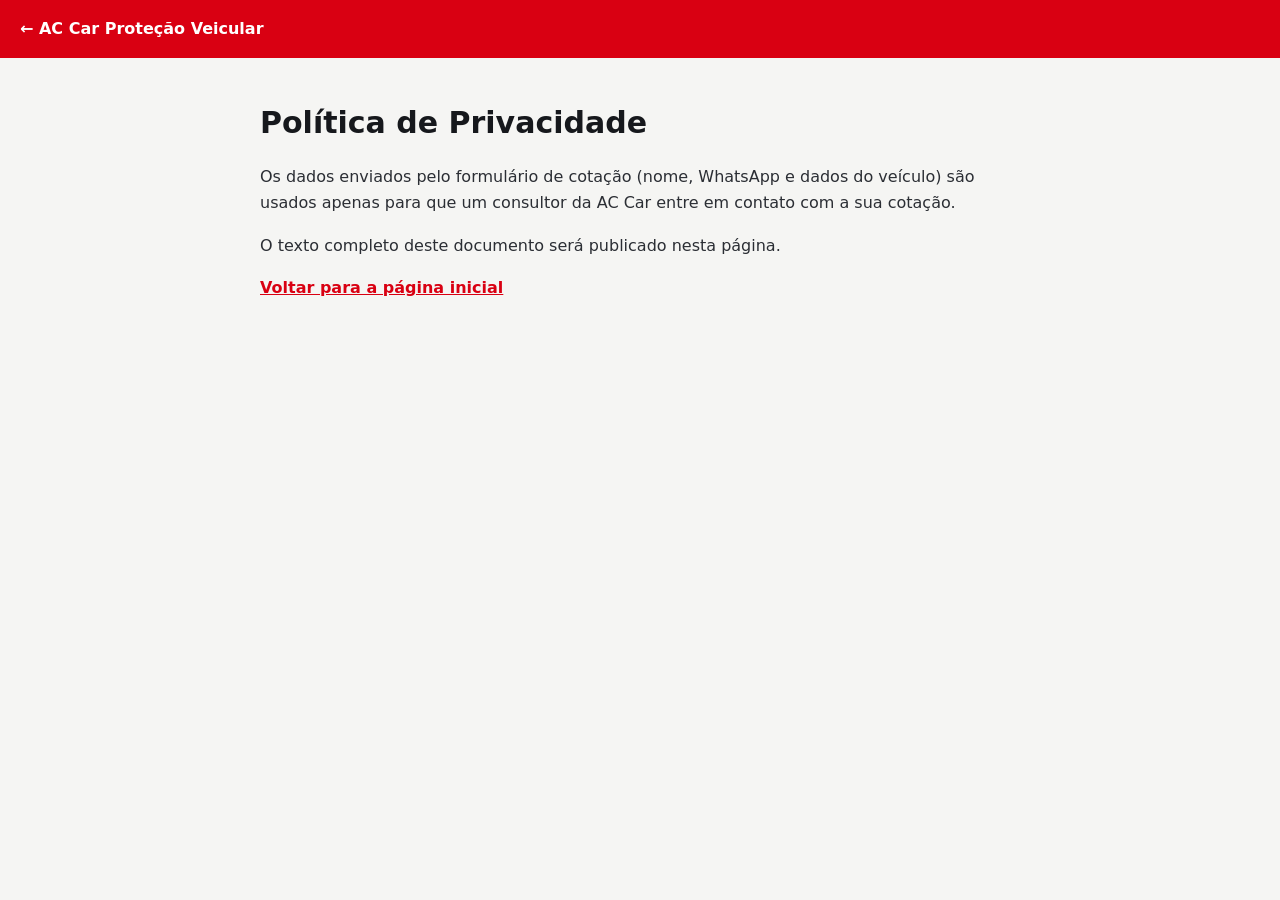
==== politica-de-privacidade.html @ 9eb60ea2 "AC Car conversion landing page Co-Authored-By: Claude Opus 5.5 <noreply@anthropic.com>" ====
<!DOCTYPE html>
<html lang="pt-BR">
<head>
<meta charset="UTF-8">
<meta name="viewport" content="width=device-width, initial-scale=1.0">
<meta name="robots" content="noindex">
<title>Política de Privacidade — AC Car Proteção Veicular</title>
<link rel="icon" href="assets/icone.png">
<style>
  body{margin:0;background:#F5F5F3;color:#2B2E34;font-family:Inter,system-ui,-apple-system,'Segoe UI',sans-serif;line-height:1.65}
  header{background:#D90012;padding:16px 20px}
  header a{color:#fff;text-decoration:none;font-weight:700}
  main{max-width:760px;margin:0 auto;padding:40px 20px 64px}
  h1{font-size:30px;margin:0 0 16px;color:#16181C}
  a.back{color:#D90012;font-weight:700}
</style>
</head>
<body>
<header><a href="index.html">← AC Car Proteção Veicular</a></header>
<main>
  <h1>Política de Privacidade</h1>
  <!-- TODO: inserir o texto oficial de Política de Privacidade fornecido pelo cliente. -->
  <p>Os dados enviados pelo formulário de cotação (nome, WhatsApp e dados do veículo) são usados apenas para que um consultor da AC Car entre em contato com a sua cotação.</p>
  <p>O texto completo deste documento será publicado nesta página.</p>
  <p><a class="back" href="index.html">Voltar para a página inicial</a></p>
</main>
</body>
</html>
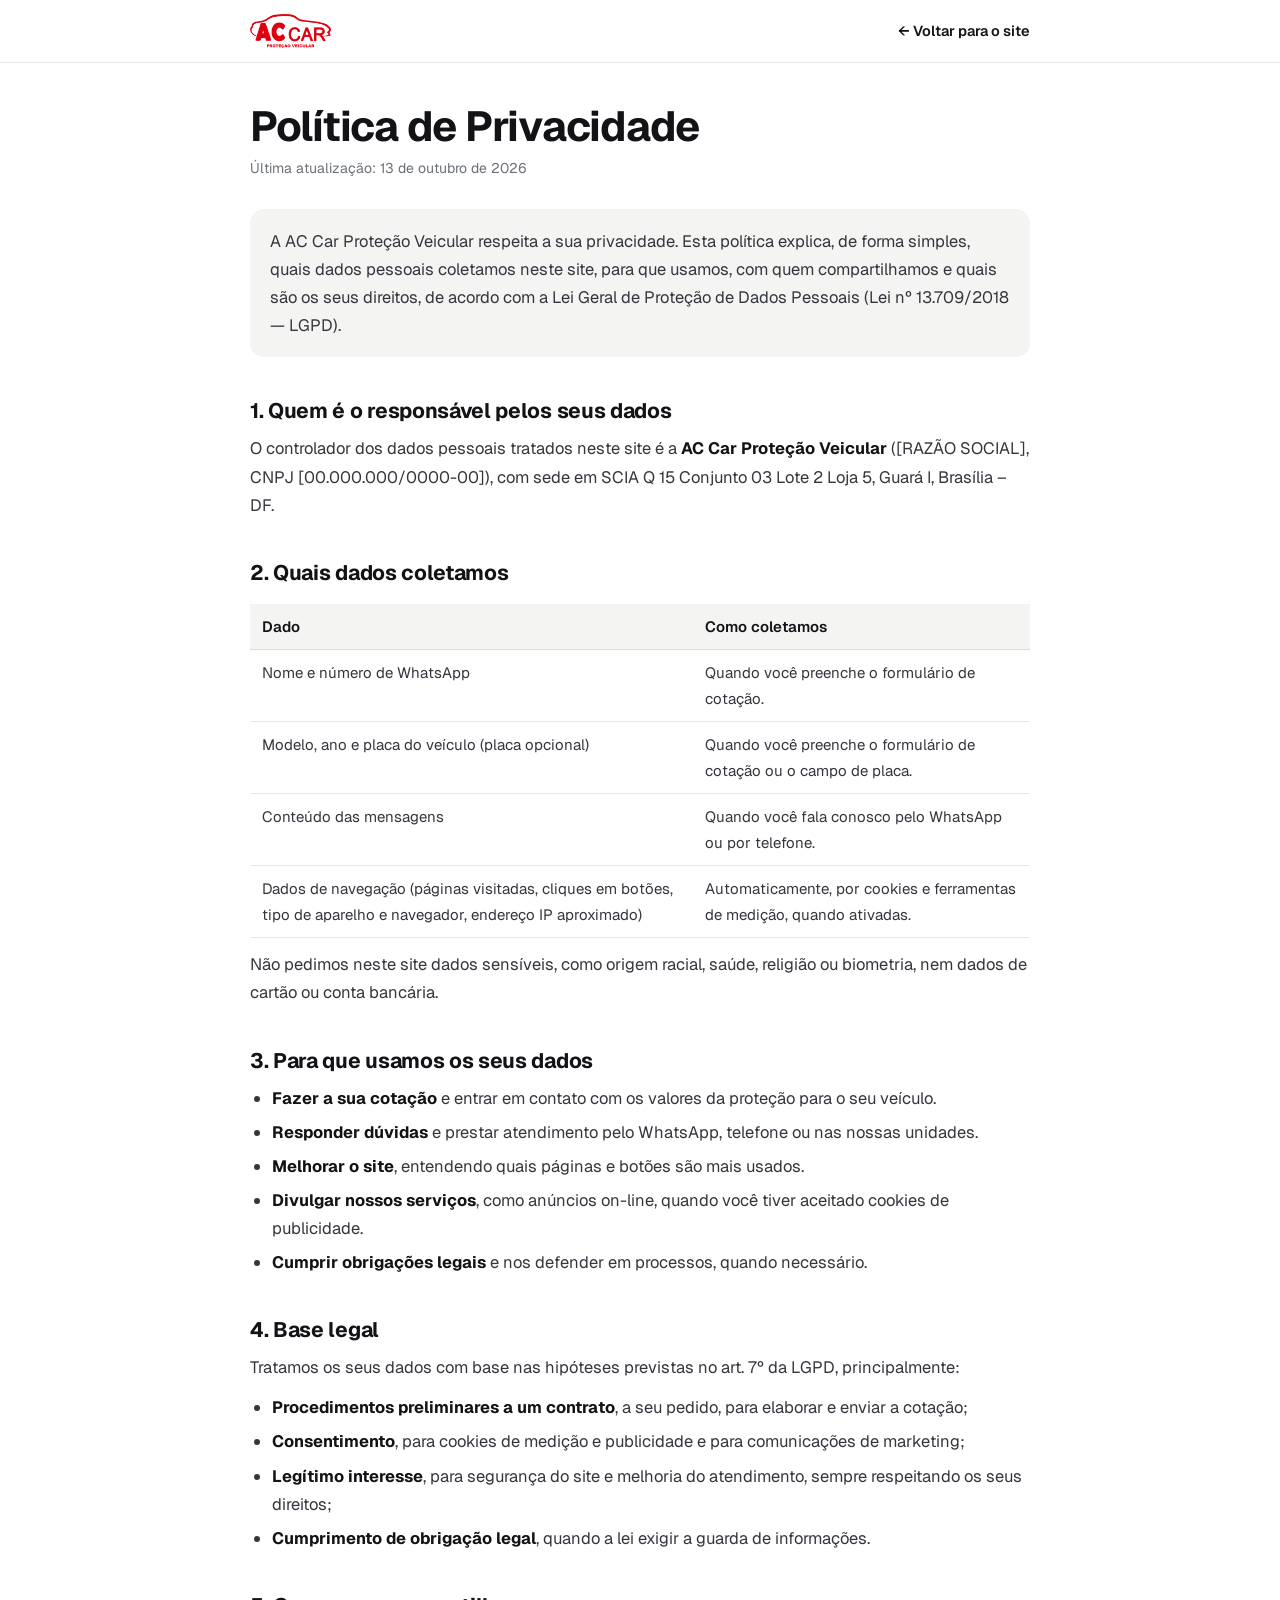
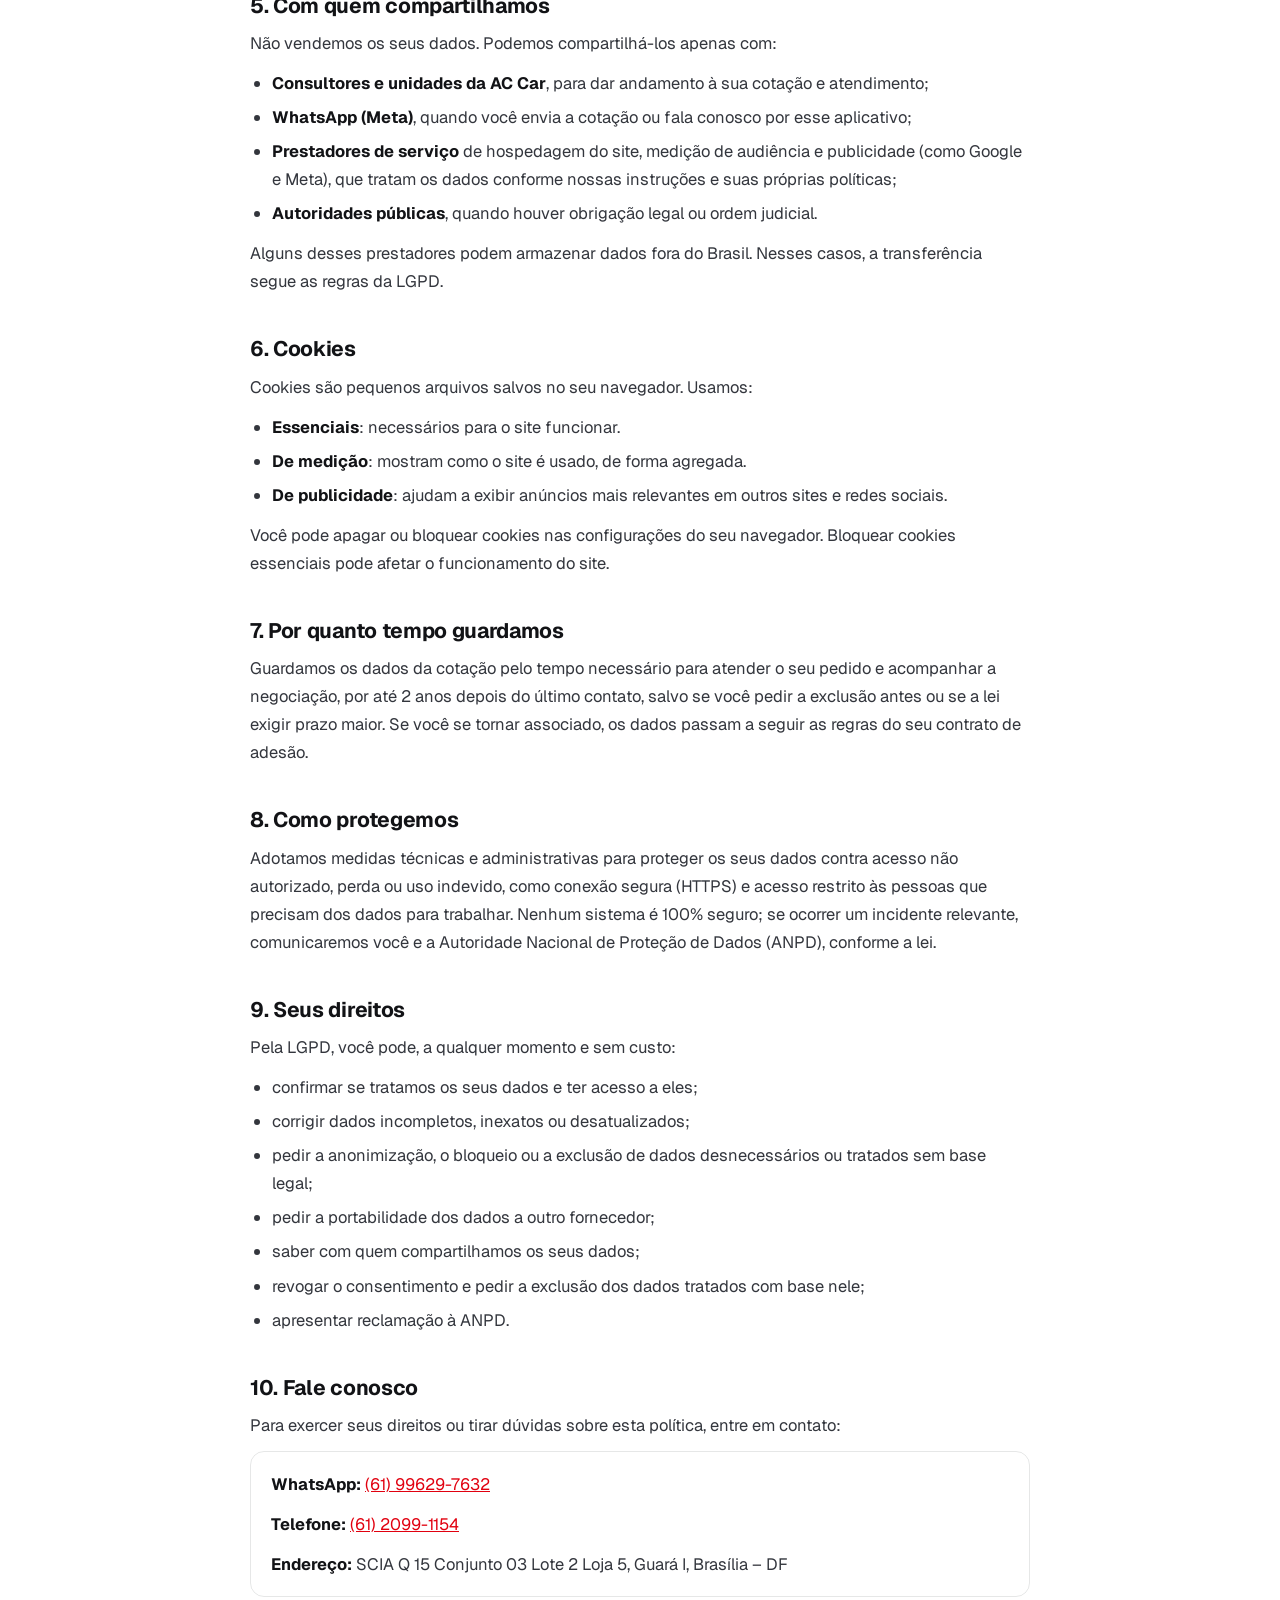
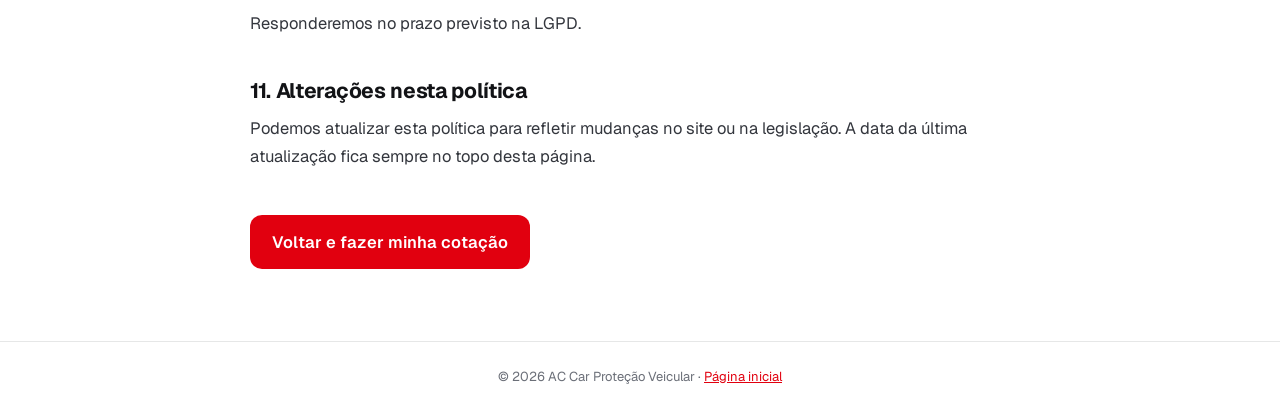
==== commit 85da4fbd: "Standard LGPD privacy policy page Co-Authored-By: Claude Opus 5.5 <noreply@anthropic.com>" ====
--- a/politica-de-privacidade.html
+++ b/politica-de-privacidade.html
@@ -3,26 +3,143 @@
 <head>
 <meta charset="UTF-8">
 <meta name="viewport" content="width=device-width, initial-scale=1.0">
-<meta name="robots" content="noindex">
 <title>Política de Privacidade — AC Car Proteção Veicular</title>
+<meta name="description" content="Como a AC Car Proteção Veicular coleta, usa e protege os seus dados pessoais.">
 <link rel="icon" href="assets/icone.png">
+<link rel="preconnect" href="https://fonts.googleapis.com">
+<link rel="preconnect" href="https://fonts.gstatic.com" crossorigin>
+<link rel="stylesheet" href="https://fonts.googleapis.com/css2?family=Geist:wght@400;500;600;700;800&display=swap">
 <style>
-  body{margin:0;background:#F5F5F3;color:#2B2E34;font-family:Inter,system-ui,-apple-system,'Segoe UI',sans-serif;line-height:1.65}
-  header{background:#D90012;padding:16px 20px}
-  header a{color:#fff;text-decoration:none;font-weight:700}
-  main{max-width:760px;margin:0 auto;padding:40px 20px 64px}
-  h1{font-size:30px;margin:0 0 16px;color:#16181C}
-  a.back{color:#D90012;font-weight:700}
+  :root{ --red:#E1000F; --ink:#121316; --text:#33363D; --muted:#6B6F78; --mist:#F4F4F2; --line:rgba(18,19,22,.1); }
+  *{ box-sizing:border-box; }
+  body{ margin:0; background:#fff; color:var(--text); font-family:'Geist', system-ui, -apple-system, 'Segoe UI', sans-serif; font-size:16.5px; line-height:1.7; -webkit-font-smoothing:antialiased; }
+  a{ color:var(--red); }
+  .top{ position:sticky; top:0; z-index:5; background:rgba(255,255,255,.94); border-bottom:1px solid var(--line); }
+  .top-in{ max-width:820px; margin:0 auto; padding:14px 20px; display:flex; align-items:center; justify-content:space-between; gap:16px; }
+  .logo{ display:block; width:84px; height:34px; background:var(--red); -webkit-mask:url(assets/logo.png) left center / contain no-repeat; mask:url(assets/logo.png) left center / contain no-repeat; }
+  .back{ font-size:14.5px; font-weight:600; color:var(--ink); text-decoration:none; }
+  .back:hover{ color:var(--red); }
+  main{ max-width:820px; margin:0 auto; padding:40px 20px 72px; }
+  h1{ margin:0 0 8px; font-size:clamp(30px, 4vw, 42px); line-height:1.1; letter-spacing:-.03em; color:var(--ink); }
+  .updated{ margin:0 0 28px; font-size:14px; color:var(--muted); }
+  .intro{ padding:18px 20px; border-radius:14px; background:var(--mist); }
+  h2{ margin:40px 0 10px; font-size:21px; line-height:1.3; letter-spacing:-.015em; color:var(--ink); }
+  p{ margin:0 0 12px; }
+  ul{ margin:0 0 12px; padding-left:22px; }
+  li{ margin-bottom:6px; }
+  strong{ color:var(--ink); }
+  table{ width:100%; border-collapse:collapse; margin:8px 0 12px; font-size:15px; }
+  th, td{ text-align:left; vertical-align:top; padding:10px 12px; border-bottom:1px solid var(--line); }
+  th{ color:var(--ink); background:var(--mist); font-weight:600; }
+  .table-wrap{ overflow-x:auto; }
+  .contact{ margin-top:12px; padding:18px 20px; border-radius:14px; border:1px solid var(--line); }
+  .cta{ display:inline-block; margin-top:32px; padding:13px 22px; border-radius:12px; background:var(--red); color:#fff; font-weight:600; text-decoration:none; }
+  footer{ border-top:1px solid var(--line); padding:24px 20px; text-align:center; font-size:13px; color:var(--muted); }
 </style>
 </head>
 <body>
-<header><a href="index.html">← AC Car Proteção Veicular</a></header>
+<header class="top">
+  <div class="top-in">
+    <a href="index.html" aria-label="AC Car Proteção Veicular, página inicial"><span class="logo"></span></a>
+    <a class="back" href="index.html">← Voltar para o site</a>
+  </div>
+</header>
+
 <main>
   <h1>Política de Privacidade</h1>
-  <!-- TODO: inserir o texto oficial de Política de Privacidade fornecido pelo cliente. -->
-  <p>Os dados enviados pelo formulário de cotação (nome, WhatsApp e dados do veículo) são usados apenas para que um consultor da AC Car entre em contato com a sua cotação.</p>
-  <p>O texto completo deste documento será publicado nesta página.</p>
-  <p><a class="back" href="index.html">Voltar para a página inicial</a></p>
+  <p class="updated">Última atualização: 13 de outubro de 2026</p>
+
+  <p class="intro">A AC Car Proteção Veicular respeita a sua privacidade. Esta política explica, de forma simples, quais dados pessoais coletamos neste site, para que usamos, com quem compartilhamos e quais são os seus direitos, de acordo com a Lei Geral de Proteção de Dados Pessoais (Lei nº 13.709/2018 — LGPD).</p>
+
+  <h2>1. Quem é o responsável pelos seus dados</h2>
+  <!-- TODO: preencher razão social e CNPJ da associação -->
+  <p>O controlador dos dados pessoais tratados neste site é a <strong>AC Car Proteção Veicular</strong> ([RAZÃO SOCIAL], CNPJ [00.000.000/0000-00]), com sede em SCIA Q 15 Conjunto 03 Lote 2 Loja 5, Guará I, Brasília – DF.</p>
+
+  <h2>2. Quais dados coletamos</h2>
+  <div class="table-wrap">
+    <table>
+      <thead><tr><th>Dado</th><th>Como coletamos</th></tr></thead>
+      <tbody>
+        <tr><td>Nome e número de WhatsApp</td><td>Quando você preenche o formulário de cotação.</td></tr>
+        <tr><td>Modelo, ano e placa do veículo (placa opcional)</td><td>Quando você preenche o formulário de cotação ou o campo de placa.</td></tr>
+        <tr><td>Conteúdo das mensagens</td><td>Quando você fala conosco pelo WhatsApp ou por telefone.</td></tr>
+        <tr><td>Dados de navegação (páginas visitadas, cliques em botões, tipo de aparelho e navegador, endereço IP aproximado)</td><td>Automaticamente, por cookies e ferramentas de medição, quando ativadas.</td></tr>
+      </tbody>
+    </table>
+  </div>
+  <p>Não pedimos neste site dados sensíveis, como origem racial, saúde, religião ou biometria, nem dados de cartão ou conta bancária.</p>
+
+  <h2>3. Para que usamos os seus dados</h2>
+  <ul>
+    <li><strong>Fazer a sua cotação</strong> e entrar em contato com os valores da proteção para o seu veículo.</li>
+    <li><strong>Responder dúvidas</strong> e prestar atendimento pelo WhatsApp, telefone ou nas nossas unidades.</li>
+    <li><strong>Melhorar o site</strong>, entendendo quais páginas e botões são mais usados.</li>
+    <li><strong>Divulgar nossos serviços</strong>, como anúncios on-line, quando você tiver aceitado cookies de publicidade.</li>
+    <li><strong>Cumprir obrigações legais</strong> e nos defender em processos, quando necessário.</li>
+  </ul>
+
+  <h2>4. Base legal</h2>
+  <p>Tratamos os seus dados com base nas hipóteses previstas no art. 7º da LGPD, principalmente:</p>
+  <ul>
+    <li><strong>Procedimentos preliminares a um contrato</strong>, a seu pedido, para elaborar e enviar a cotação;</li>
+    <li><strong>Consentimento</strong>, para cookies de medição e publicidade e para comunicações de marketing;</li>
+    <li><strong>Legítimo interesse</strong>, para segurança do site e melhoria do atendimento, sempre respeitando os seus direitos;</li>
+    <li><strong>Cumprimento de obrigação legal</strong>, quando a lei exigir a guarda de informações.</li>
+  </ul>
+
+  <h2>5. Com quem compartilhamos</h2>
+  <p>Não vendemos os seus dados. Podemos compartilhá-los apenas com:</p>
+  <ul>
+    <li><strong>Consultores e unidades da AC Car</strong>, para dar andamento à sua cotação e atendimento;</li>
+    <li><strong>WhatsApp (Meta)</strong>, quando você envia a cotação ou fala conosco por esse aplicativo;</li>
+    <li><strong>Prestadores de serviço</strong> de hospedagem do site, medição de audiência e publicidade (como Google e Meta), que tratam os dados conforme nossas instruções e suas próprias políticas;</li>
+    <li><strong>Autoridades públicas</strong>, quando houver obrigação legal ou ordem judicial.</li>
+  </ul>
+  <p>Alguns desses prestadores podem armazenar dados fora do Brasil. Nesses casos, a transferência segue as regras da LGPD.</p>
+
+  <h2>6. Cookies</h2>
+  <p>Cookies são pequenos arquivos salvos no seu navegador. Usamos:</p>
+  <ul>
+    <li><strong>Essenciais</strong>: necessários para o site funcionar.</li>
+    <li><strong>De medição</strong>: mostram como o site é usado, de forma agregada.</li>
+    <li><strong>De publicidade</strong>: ajudam a exibir anúncios mais relevantes em outros sites e redes sociais.</li>
+  </ul>
+  <p>Você pode apagar ou bloquear cookies nas configurações do seu navegador. Bloquear cookies essenciais pode afetar o funcionamento do site.</p>
+
+  <h2>7. Por quanto tempo guardamos</h2>
+  <p>Guardamos os dados da cotação pelo tempo necessário para atender o seu pedido e acompanhar a negociação, por até 2 anos depois do último contato, salvo se você pedir a exclusão antes ou se a lei exigir prazo maior. Se você se tornar associado, os dados passam a seguir as regras do seu contrato de adesão.</p>
+
+  <h2>8. Como protegemos</h2>
+  <p>Adotamos medidas técnicas e administrativas para proteger os seus dados contra acesso não autorizado, perda ou uso indevido, como conexão segura (HTTPS) e acesso restrito às pessoas que precisam dos dados para trabalhar. Nenhum sistema é 100% seguro; se ocorrer um incidente relevante, comunicaremos você e a Autoridade Nacional de Proteção de Dados (ANPD), conforme a lei.</p>
+
+  <h2>9. Seus direitos</h2>
+  <p>Pela LGPD, você pode, a qualquer momento e sem custo:</p>
+  <ul>
+    <li>confirmar se tratamos os seus dados e ter acesso a eles;</li>
+    <li>corrigir dados incompletos, inexatos ou desatualizados;</li>
+    <li>pedir a anonimização, o bloqueio ou a exclusão de dados desnecessários ou tratados sem base legal;</li>
+    <li>pedir a portabilidade dos dados a outro fornecedor;</li>
+    <li>saber com quem compartilhamos os seus dados;</li>
+    <li>revogar o consentimento e pedir a exclusão dos dados tratados com base nele;</li>
+    <li>apresentar reclamação à ANPD.</li>
+  </ul>
+
+  <h2>10. Fale conosco</h2>
+  <p>Para exercer seus direitos ou tirar dúvidas sobre esta política, entre em contato:</p>
+  <!-- TODO: incluir e-mail do encarregado de dados (DPO), se houver -->
+  <div class="contact">
+    <p><strong>WhatsApp:</strong> <a href="https://wa.me/5561996297632" target="_blank" rel="noopener">(61) 99629-7632</a></p>
+    <p><strong>Telefone:</strong> <a href="tel:+556120991154">(61) 2099-1154</a></p>
+    <p style="margin:0"><strong>Endereço:</strong> SCIA Q 15 Conjunto 03 Lote 2 Loja 5, Guará I, Brasília – DF</p>
+  </div>
+  <p style="margin-top:12px">Responderemos no prazo previsto na LGPD.</p>
+
+  <h2>11. Alterações nesta política</h2>
+  <p>Podemos atualizar esta política para refletir mudanças no site ou na legislação. A data da última atualização fica sempre no topo desta página.</p>
+
+  <a class="cta" href="index.html#cotacao">Voltar e fazer minha cotação</a>
 </main>
+
+<footer>© 2026 AC Car Proteção Veicular · <a href="index.html">Página inicial</a></footer>
 </body>
 </html>
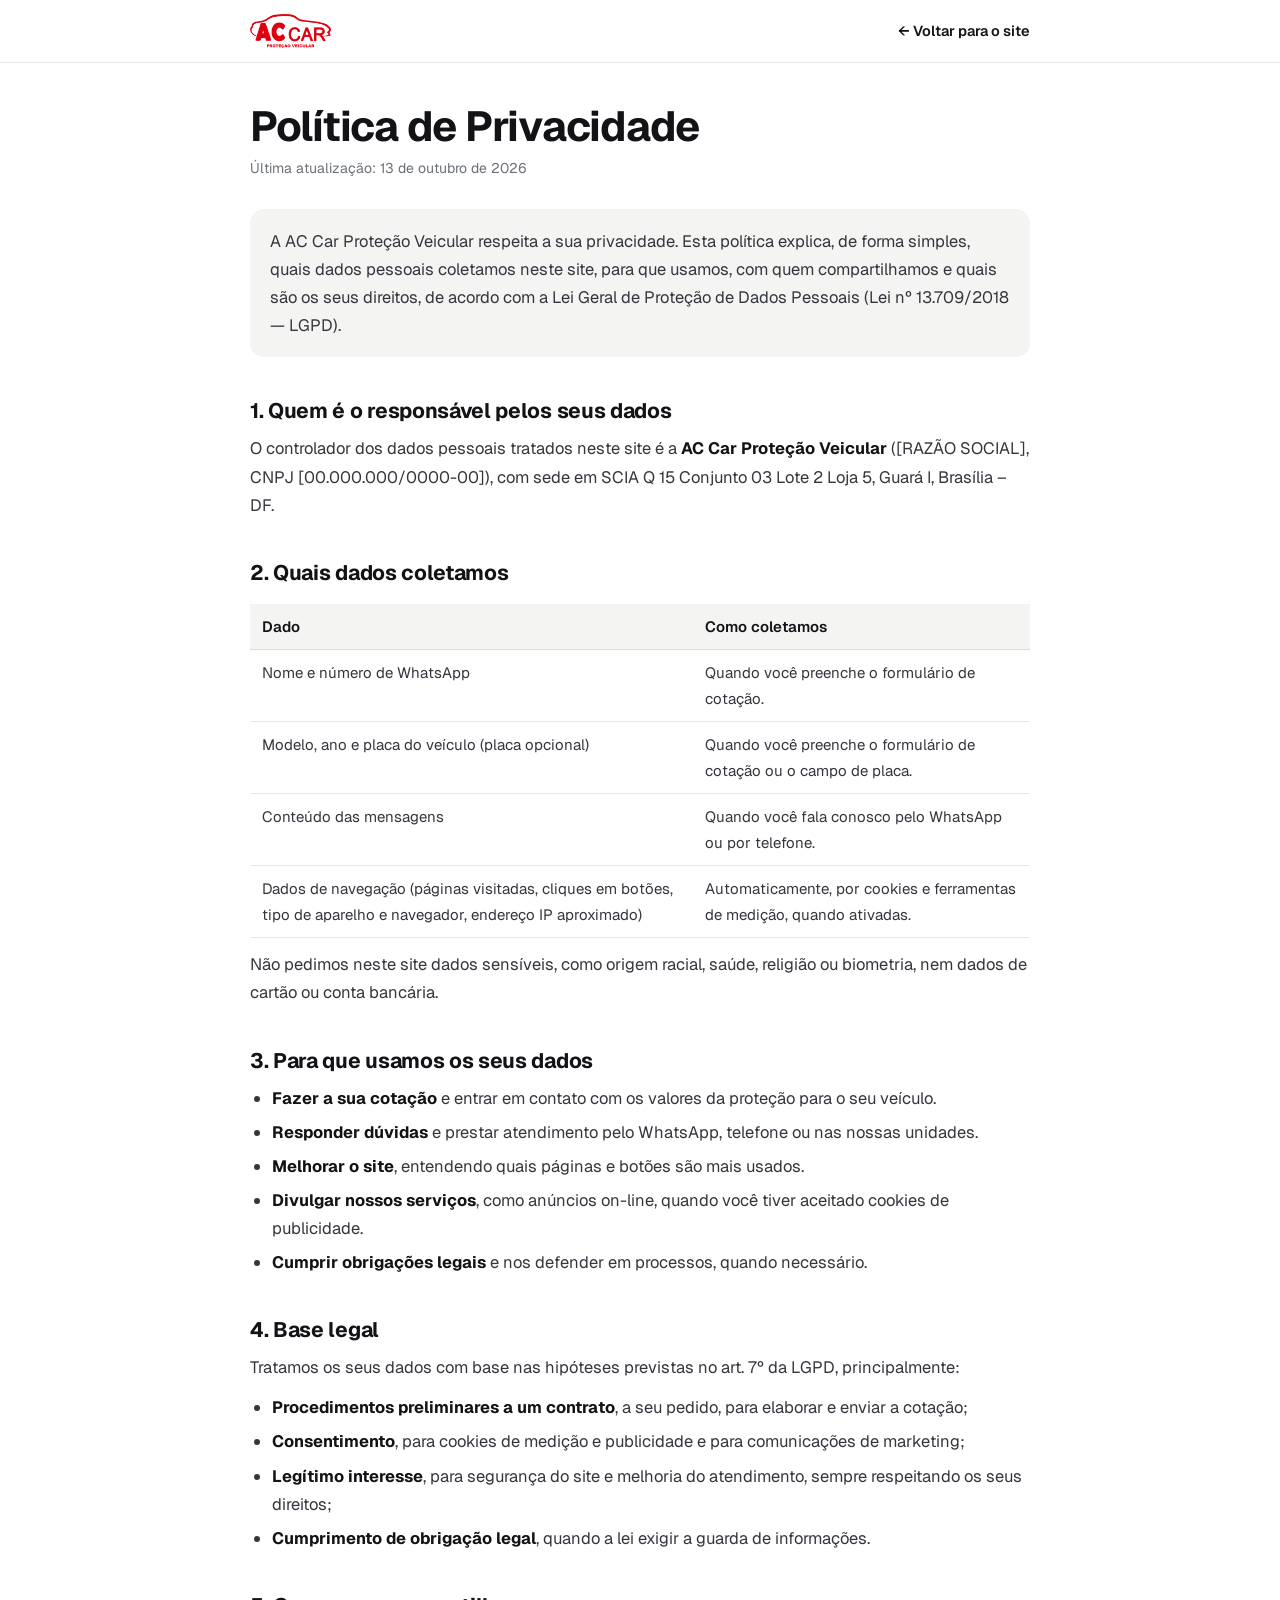
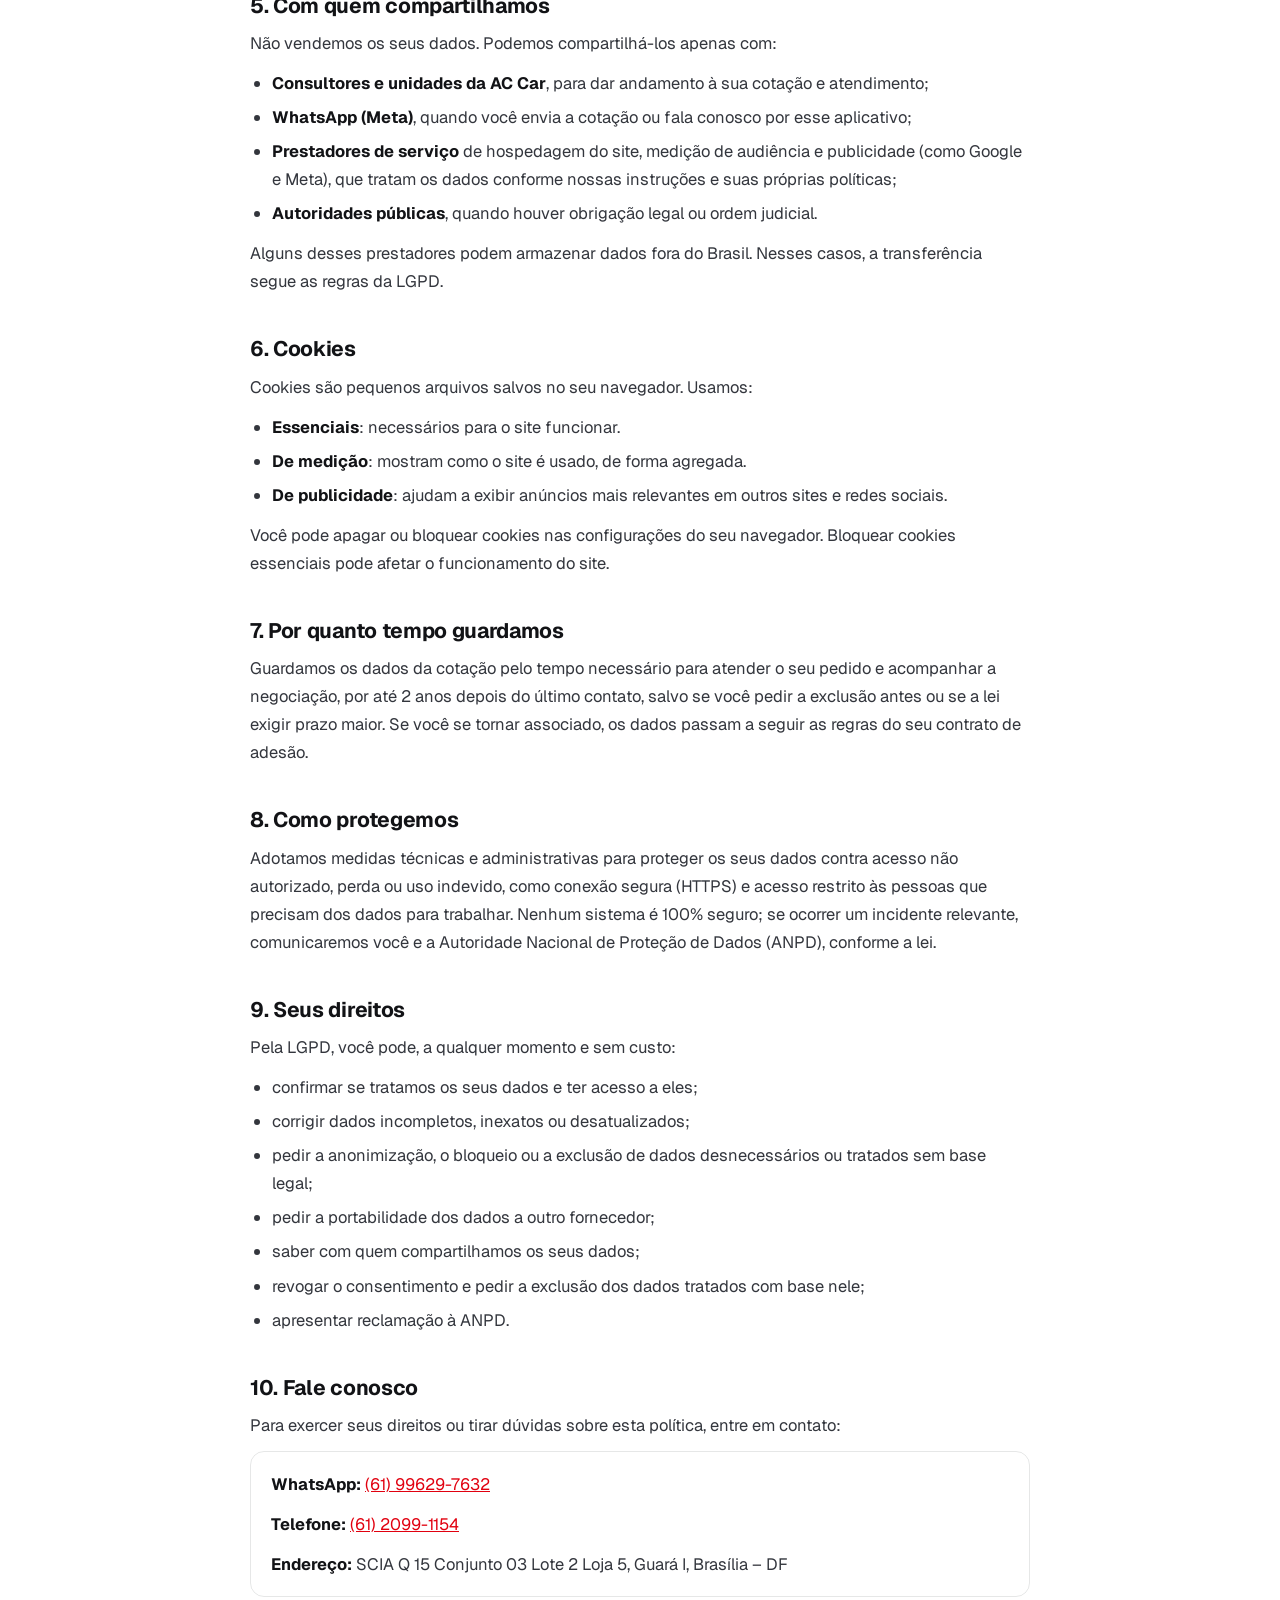
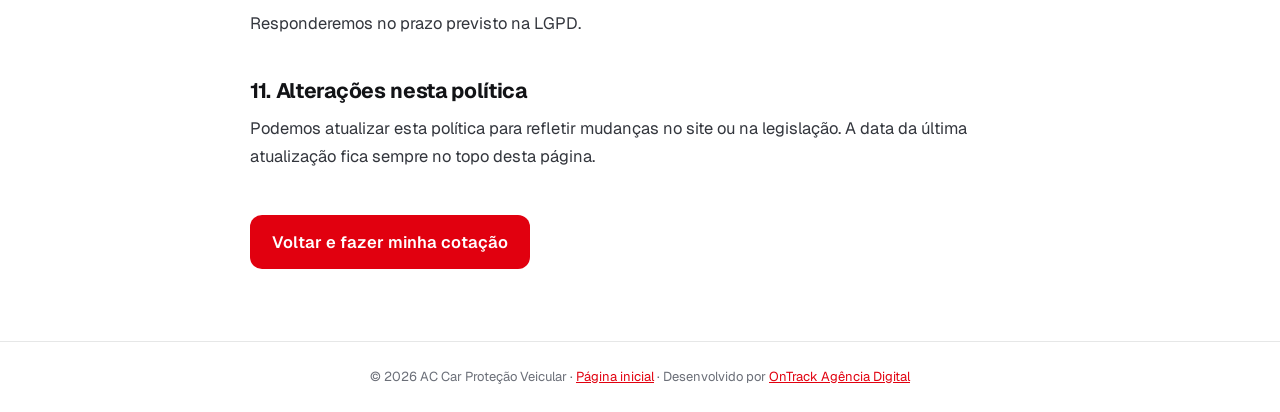
==== commit 5ad2205c: "Rodapé com WhatsApp, Instagram e crédito da OnTrack Agência Digital Co-Authored-By: Claude Opus 5.5 " ====
--- a/politica-de-privacidade.html
+++ b/politica-de-privacidade.html
@@ -140,6 +140,6 @@
   <a class="cta" href="index.html#cotacao">Voltar e fazer minha cotação</a>
 </main>
 
-<footer>© 2026 AC Car Proteção Veicular · <a href="index.html">Página inicial</a></footer>
+<footer>© 2026 AC Car Proteção Veicular · <a href="index.html">Página inicial</a> · Desenvolvido por <a href="https://www.ontrackagenciadigital.com.br/" target="_blank" rel="noopener">OnTrack Agência Digital</a></footer>
 </body>
 </html>
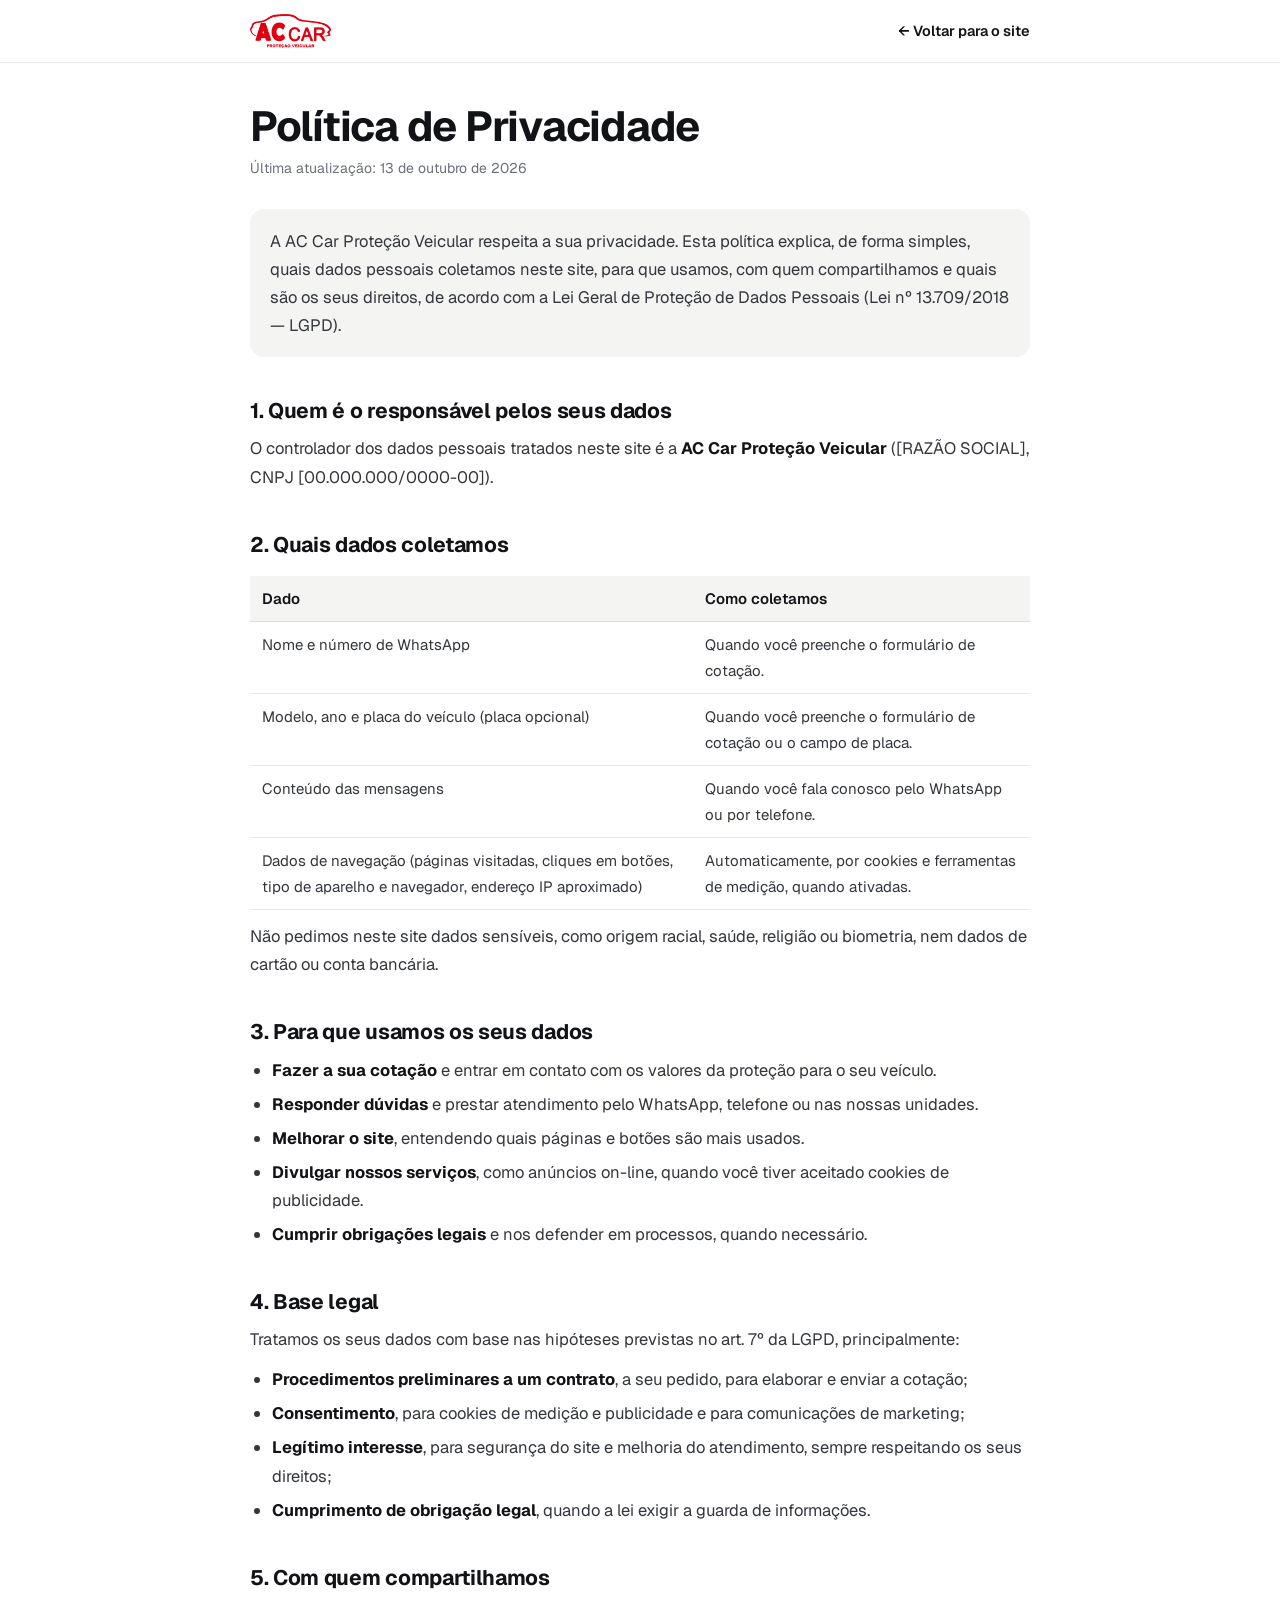
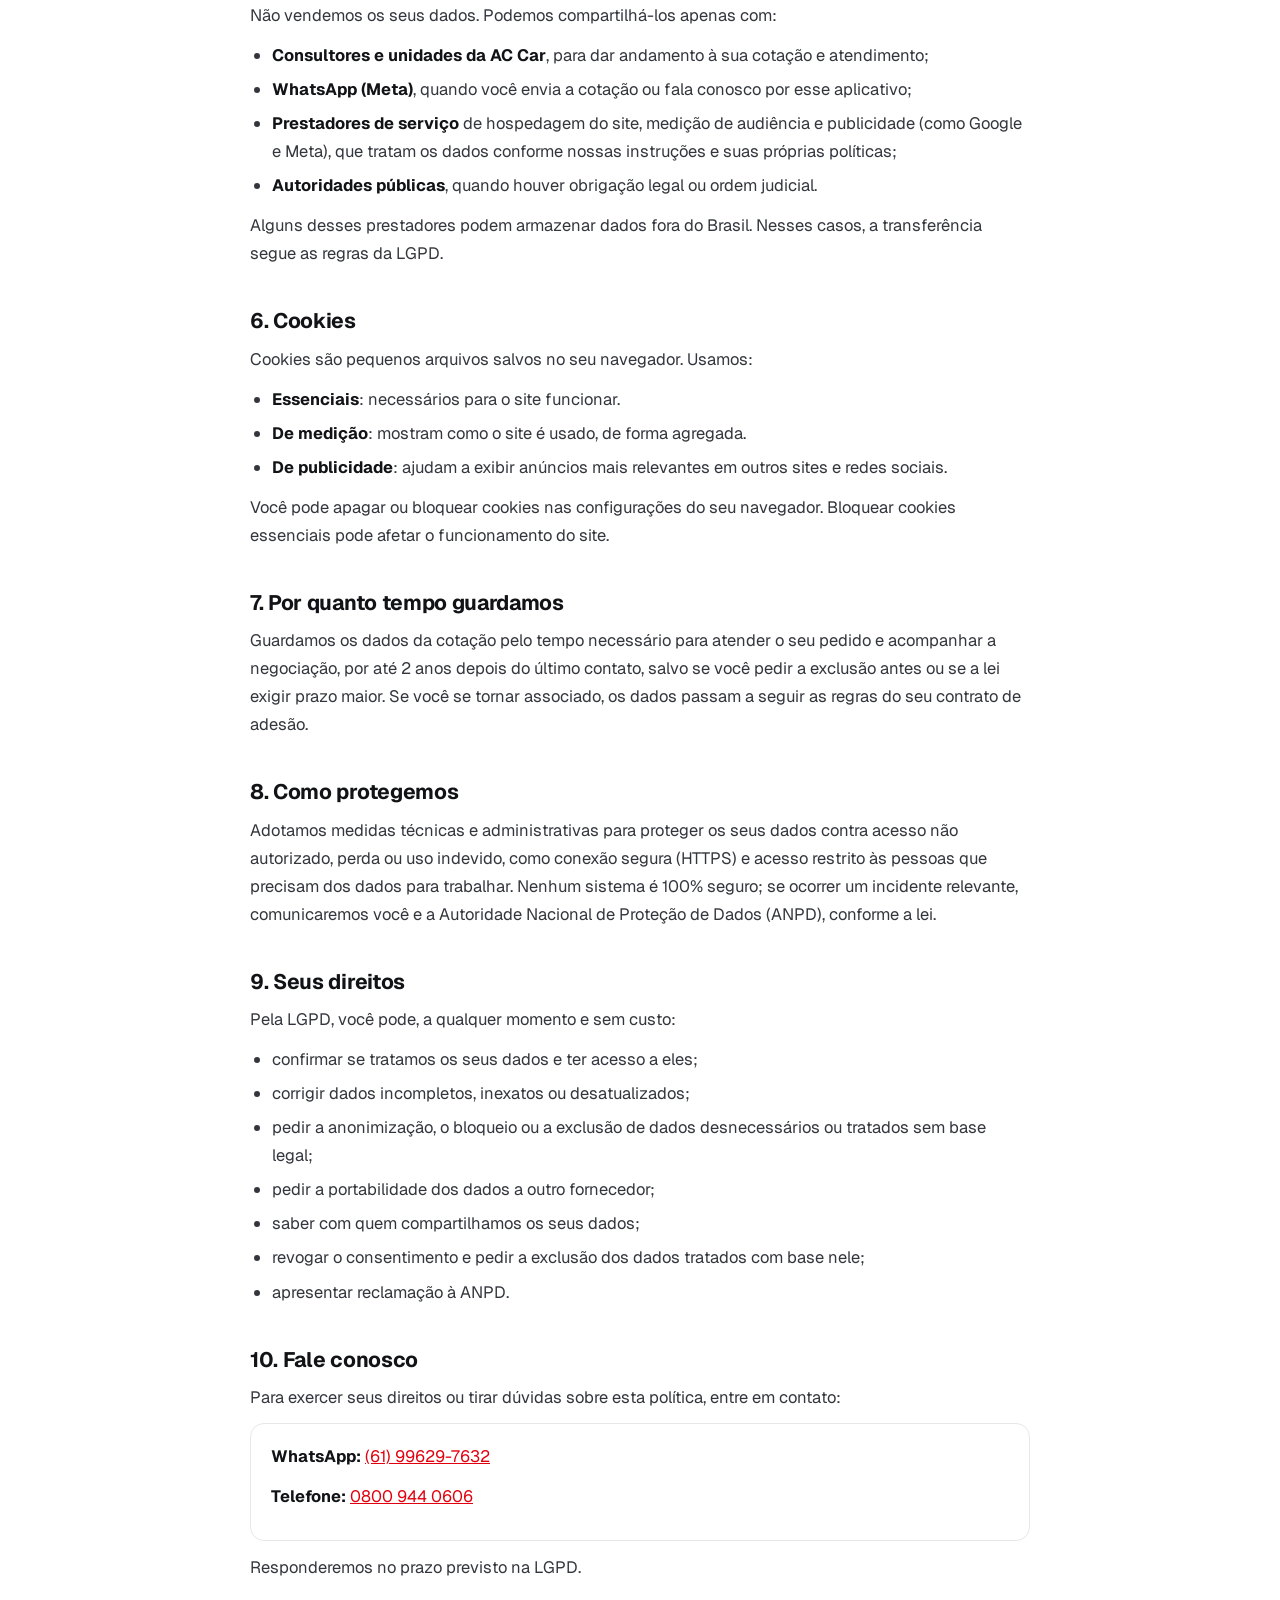
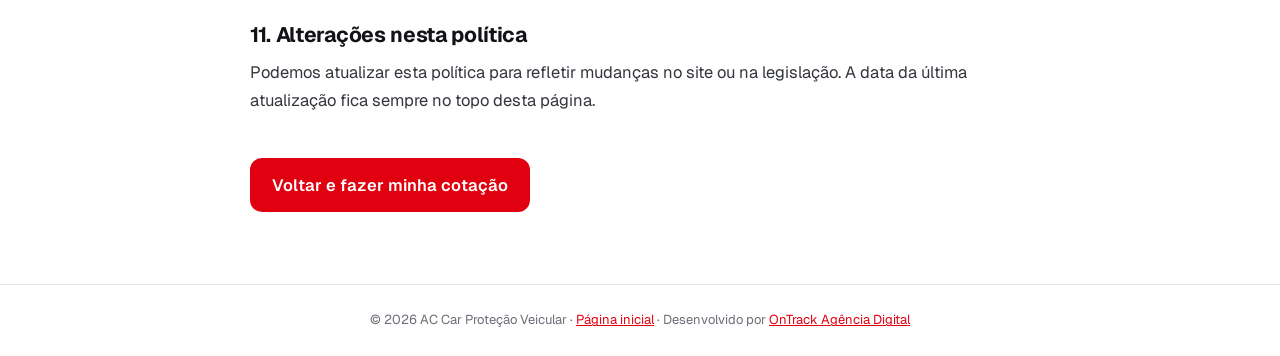
==== commit e4cbc32b: "Coberturas sem limites de km e valor, transporte alternativo, guincho ilimitado em colisão, unidades" ====
--- a/politica-de-privacidade.html
+++ b/politica-de-privacidade.html
@@ -53,7 +53,7 @@
 
   <h2>1. Quem é o responsável pelos seus dados</h2>
   <!-- TODO: preencher razão social e CNPJ da associação -->
-  <p>O controlador dos dados pessoais tratados neste site é a <strong>AC Car Proteção Veicular</strong> ([RAZÃO SOCIAL], CNPJ [00.000.000/0000-00]), com sede em SCIA Q 15 Conjunto 03 Lote 2 Loja 5, Guará I, Brasília – DF.</p>
+  <p>O controlador dos dados pessoais tratados neste site é a <strong>AC Car Proteção Veicular</strong> ([RAZÃO SOCIAL], CNPJ [00.000.000/0000-00]).</p>
 
   <h2>2. Quais dados coletamos</h2>
   <div class="table-wrap">
@@ -129,8 +129,7 @@
   <!-- TODO: incluir e-mail do encarregado de dados (DPO), se houver -->
   <div class="contact">
     <p><strong>WhatsApp:</strong> <a href="https://wa.me/5561996297632" target="_blank" rel="noopener">(61) 99629-7632</a></p>
-    <p><strong>Telefone:</strong> <a href="tel:+556120991154">(61) 2099-1154</a></p>
-    <p style="margin:0"><strong>Endereço:</strong> SCIA Q 15 Conjunto 03 Lote 2 Loja 5, Guará I, Brasília – DF</p>
+    <p><strong>Telefone:</strong> <a href="tel:08009440606">0800 944 0606</a></p>
   </div>
   <p style="margin-top:12px">Responderemos no prazo previsto na LGPD.</p>
 
